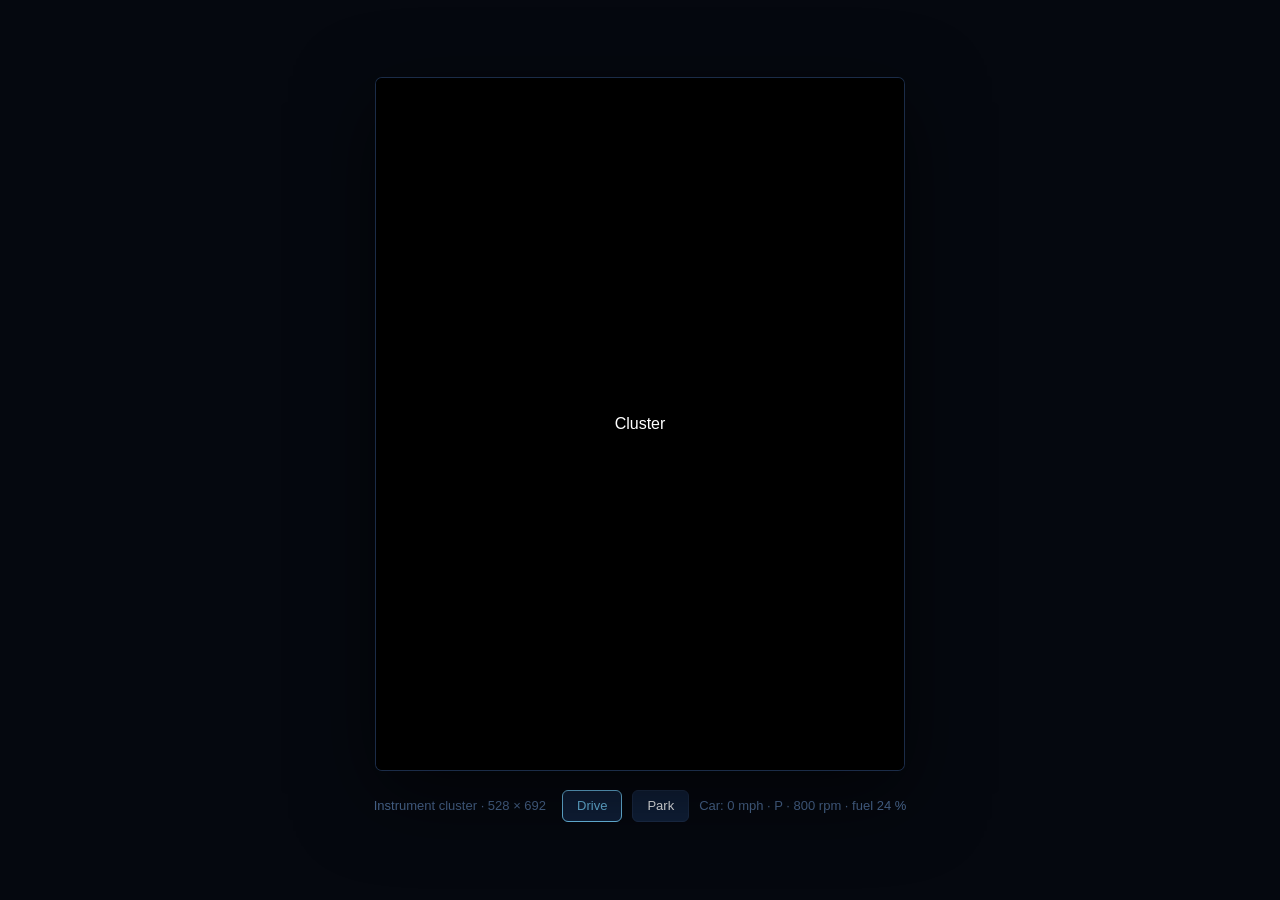
==== web/index.html @ 30b540fc "Add a web version of the starter in web/ The same cluster as a web page in plain HTML, CSS and JavaS" ====
<!doctype html>
<html lang="en">
<head>
  <meta charset="utf-8">
  <meta name="viewport" content="width=device-width, initial-scale=1">
  <title>Instrument Cluster</title>
  <link rel="stylesheet" href="car/host.css">
  <link rel="stylesheet" href="app/cluster.css">
</head>
<body>
  <!-- The car around the app: the cluster window and the car's controls. The app draws only inside #cluster. -->
  <main class="host">
    <div class="screen" id="screen">
      <div id="cluster"></div>
    </div>
    <div class="controls" id="controls">
      <span class="label">Instrument cluster · 528 × 692</span>
      <button type="button" id="drive">Drive</button>
      <button type="button" id="park">Park</button>
      <span class="readout" id="readout" title="What the car reports, whatever the cluster shows"></span>
    </div>
  </main>

  <!-- Data files, bundled as scripts so they load from disk: read them with window.FILES["docs/signals.csv"]. -->
  <script src="docs/signals.csv.js"></script>
  <script src="sim/drive-cycle.csv.js"></script>

  <!-- The simulated car (window.car) and the page around the app. -->
  <script src="car/car.js"></script>
  <script src="car/host.js"></script>

  <!-- The cluster app. Plain scripts, loaded in order; list new app files here. -->
  <script src="app/cluster.js"></script>
</body>
</html>
---- web/car/host.css ----
/* The page around the cluster window. The app's own styles are in app/cluster.css. */
html, body { margin: 0; height: 100%; background: #05080F; color: #8FB3D9;
  font: 13px/1.4 -apple-system, BlinkMacSystemFont, "Segoe UI", Roboto, sans-serif; }

.host { min-height: 100%; display: flex; flex-direction: column; align-items: center;
  justify-content: center; gap: 20px; padding: 24px 16px; box-sizing: border-box; }

/* The window is always 528 × 692 design px; host.js scales it to fit the browser window. */
.screen { width: 528px; height: 692px; flex: none; transform-origin: top center;
  border-radius: 6px; box-shadow: 0 0 0 1px #1B2C48, 0 24px 80px rgba(0, 0, 0, 0.6); overflow: hidden; }
#cluster { position: relative; width: 528px; height: 692px; overflow: hidden; background: #000; }

.controls { display: flex; flex-wrap: wrap; align-items: center; justify-content: center; gap: 10px; }
.controls .label { color: #4D6C96; margin-right: 6px; }
.controls button { font: inherit; color: #F7F9FC; background: #10203A; border: 1px solid #1B2C48;
  border-radius: 6px; padding: 6px 14px; cursor: pointer; }
.controls button:hover { border-color: #4D6C96; }
.controls button[aria-pressed="true"] { border-color: #6DC1EC; color: #6DC1EC; }
.controls .readout { font-variant-numeric: tabular-nums; min-width: 22ch; color: #4D6C96; }

/* index.html?view=cluster: only the window, at its real size, for screenshots. */
.cluster-only .host { padding: 0; justify-content: flex-start; align-items: flex-start; }
.cluster-only .screen { border-radius: 0; box-shadow: none; transform: none !important; }
.cluster-only .controls { display: none; }
---- web/app/cluster.css ----
/* Cluster app styles. Scope everything under #cluster: the page around it is the car's. */
#cluster .starter { position: absolute; inset: 0; display: flex; align-items: center; justify-content: center;
  color: #FFFFFF; font: 16px -apple-system, BlinkMacSystemFont, "Segoe UI", Roboto, sans-serif; }
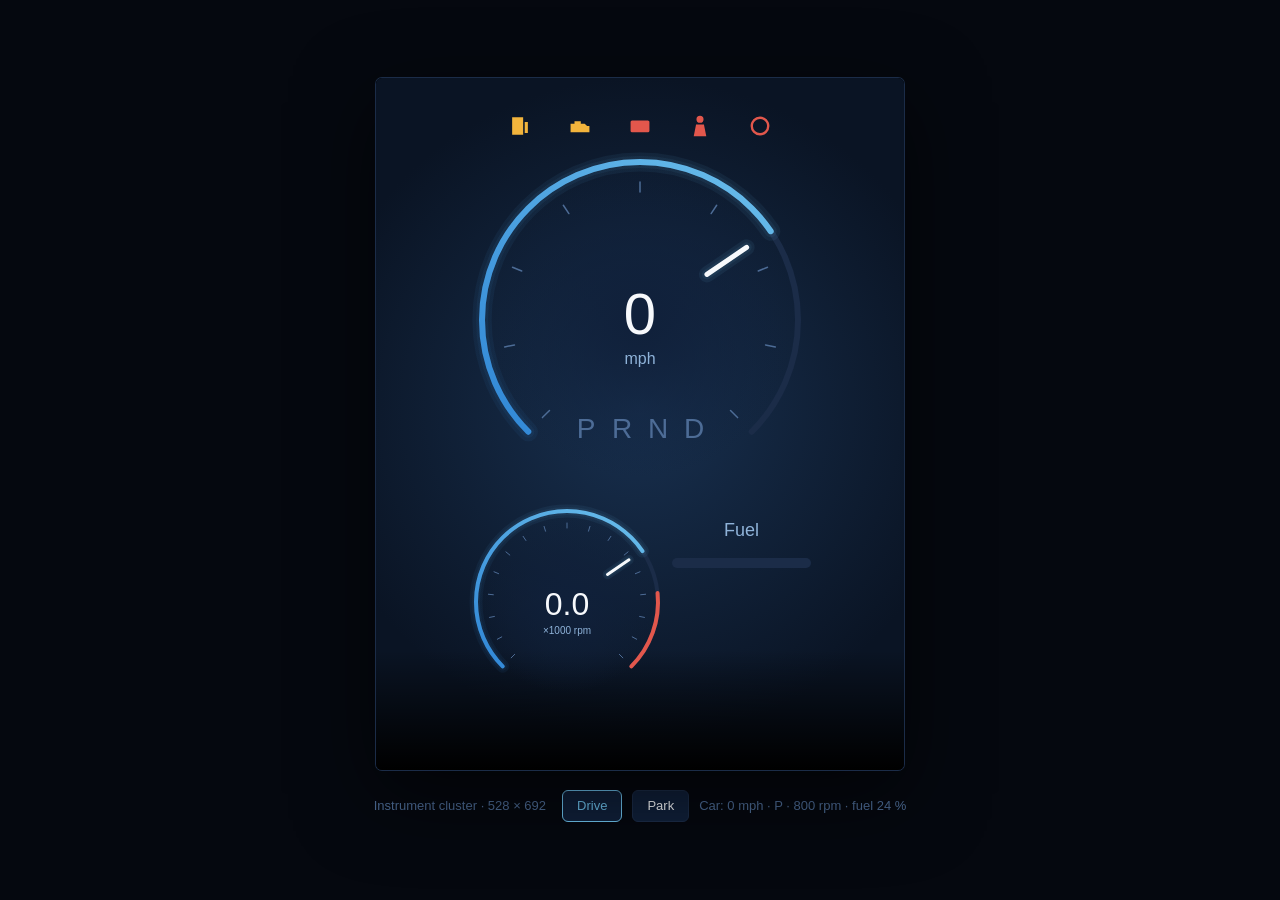
==== commit 8840d7d1: "web: implement the cluster (F-01 to F-13) Step 5: replay source, signal store with type and range ch" ====
--- a/web/index.html
+++ b/web/index.html
@@ -29,7 +29,24 @@
   <script src="car/car.js"></script>
   <script src="car/host.js"></script>
 
-  <!-- The cluster app. Plain scripts, loaded in order; list new app files here. -->
-  <script src="app/cluster.js"></script>
+  <!-- The cluster app. Plain scripts, loaded in order; tests/app-scripts.js lists the same files. -->
+  <script src="app/config.js"></script>
+  <script src="app/lib/csv.js"></script>
+  <script src="app/signals/spec.js"></script>
+  <script src="app/signals/source.js"></script>
+  <script src="app/signals/replay-source.js"></script>
+  <script src="app/state/store.js"></script>
+  <script src="app/state/derive.js"></script>
+  <script src="app/debug.js"></script>
+  <script src="app/view/svg.js"></script>
+  <script src="app/view/background.js"></script>
+  <script src="app/view/dial.js"></script>
+  <script src="app/view/telltales.js"></script>
+  <script src="app/view/gear.js"></script>
+  <script src="app/view/fuel.js"></script>
+  <script src="app/view/temperature.js"></script>
+  <script src="app/startup.js"></script>
+  <script src="app/render.js"></script>
+  <script src="app/main.js"></script>
 </body>
 </html>
--- a/web/app/cluster.css
+++ b/web/app/cluster.css
@@ -1,3 +1,4 @@
-/* Cluster app styles. Scope everything under #cluster: the page around it is the car's. */
-#cluster .starter { position: absolute; inset: 0; display: flex; align-items: center; justify-content: center;
-  color: #FFFFFF; font: 16px -apple-system, BlinkMacSystemFont, "Segoe UI", Roboto, sans-serif; }
+/* Cluster app styles: only what SVG attributes cannot say. Everything is scoped under #cluster;
+   colours and sizes come from app/config.js. */
+#cluster svg { display: block; }
+#cluster text { font-variant-numeric: tabular-nums; -webkit-user-select: none; user-select: none; }
